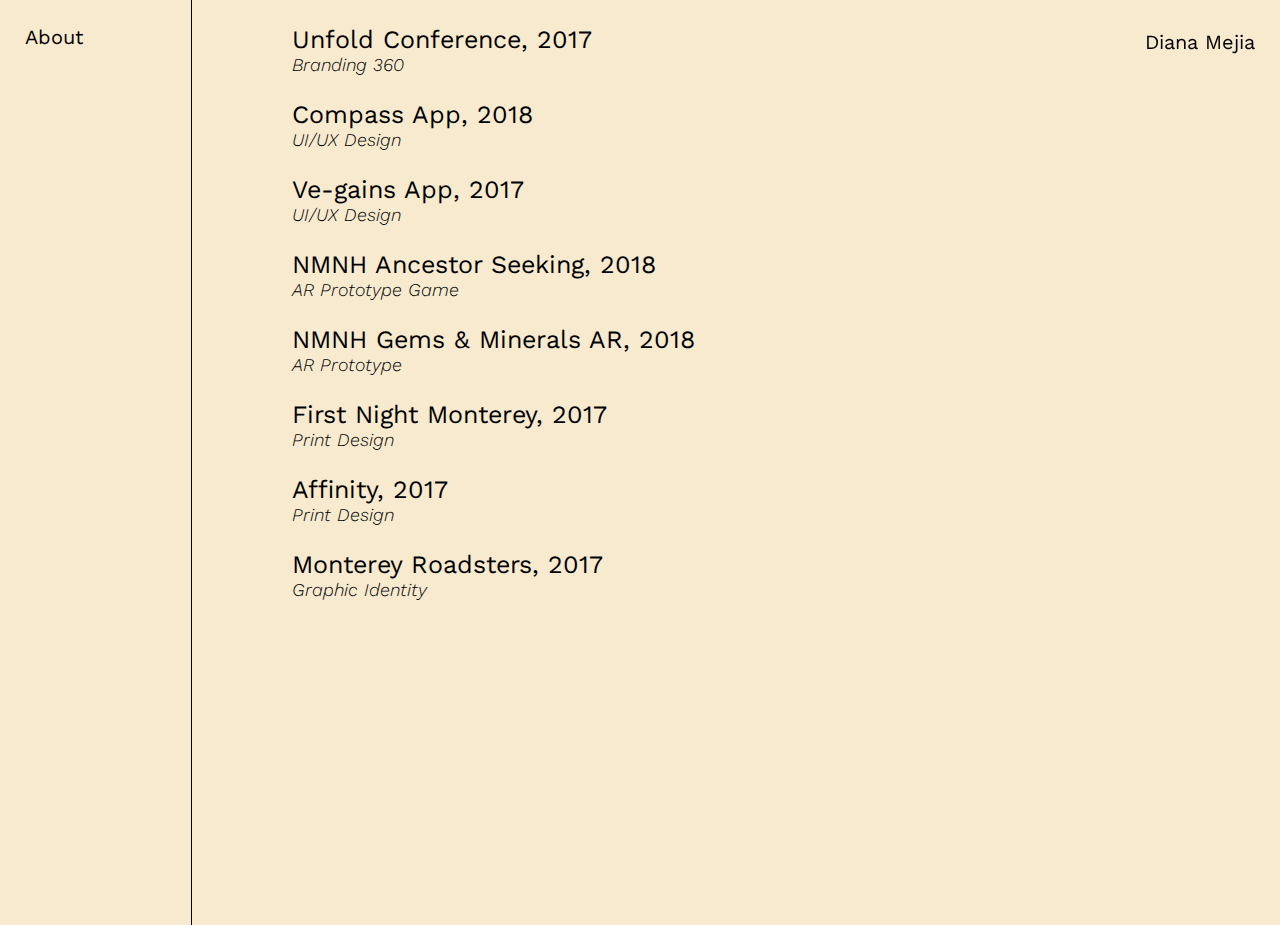
==== index.html @ cf0c616a "sideBar tweaks" ====
<html>
  <head>
    <title>Diana Mejia</title>
    <meta charset="utf-8">
    <meta name="viewport" content="width=device-width, initial-scale=1">
    <link href="assets/css/styles.css" media="all" rel="stylesheet" />
    <link rel="shortcut icon" href="assets/img/nav-icons/black_circle.png" />
    <script src="https://ajax.googleapis.com/ajax/libs/jquery/1.11.1/jquery.min.js"></script>
    <link href="https://fonts.googleapis.com/css?family=Work+Sans:300,400" rel="stylesheet">
  </head>
  
<body class="backgroundColor">
  <div class="wrapper">
      <a class="aboutButton" href="#">About</a> 
    <div class="column sideBar">
      <div class="infoBox">
        <div class="infoBox_content">
          <br>
          <br>
          Hi there! My name is Diana Mejia.  
          I am a multidisciplinary designer based in California/NY.
          I focus on branding, user interface/user experience, and graphic design. 
          I enjoy creating and tackling new ideas with a curious mindset. 
            
          <br><br>
          Most recently, I received my Master's in Communication design
          at Parson's School of Design in New York City. Prior to Parsons,
          I graduated from California State University, Monterey Bay with honors and
          received my Bachelor's of Science in Communication Design along with a 
          business minor. 
          <br><br> 

          A lot of my design sensibilities are influenced by my travel exposures throughout
          the globe and growing up in California. Wherever I am, I strive to learn and experiment new things whether it
          is in my travel adventures or in my design practices.  
          <br>
          <br>
          
          You can find me on: <br>
          dianamejiapineda@gmail.com<br>
          <a href="https://www.linkedin.com/in/diana-mejia-b4a52691">LinkedIn</a><br>
          <a href="http://www.instagram.com/_dimejia">Instagram</a>
             
        </div>

      </div>
    </div>

    <div class="column projectsList projectsListHome">
      <div class="project-headlines">
      <span class="listTitle"></span>
      <ul class="projectsTitles product-design">
        <li>
          <a class="projectLink unfoldLink colorLink" href="unfold.html">Unfold Conference, 2017 
            <div class="projectThumbnail unfoldThumbnail"><img src="assets/img/unfold/preview.png" width="850" height="800"/></div>
          </a> 
          <span class="projectCategory"><br> Branding 360</span>

        </li>

        <li><a class="projectLink compassLink colorLink" href="compass.html">Compass App, 2018
          <div class="projectThumbnail compassThumbnail"><img src="assets/img/compass/preview.png" width="800" height="750"/></div>
          </a> 
          <span class="projectCategory"><br> UI/UX Design</span>
        </li>

        <li>
          <a class="projectLink vegainsLink colorLink" href="vegains.html">Ve-gains App, 2017
              <div class="projectThumbnail vegainsThumbnail"><img src="assets/img/vegains/preview.png" width="800" height="780"/></div>
          </a> 
          <span class="projectCategory"><br> UI/UX Design</span>
        </li>

        <li><a class="projectLink ancestorLink ancestorLink" href="ancestor-seeking.html">NMNH Ancestor Seeking, 2018
          <div class="projectThumbnail ancestorThumbnail"><img src="assets/img/ancestor/preview.png" width="800" height="750"/></div>
          </a> 
          <span class="projectCategory"><br> AR Prototype Game</span>
        </li>

        <li>
          <a class="projectLink mineralsLink colorLink" href="gemsandminerals.html">NMNH Gems & Minerals AR, 2018
              <div class="projectThumbnail mineralsThumbnail"><img src="assets/img/minerals/preview.png" width="800" height="750"/></div>
          </a> 
          <span class="projectCategory"><br> AR Prototype</span>
        </li>
 
        </ul>

      <span class="listTitle"></span>
      <ul class="projectsTitles brand-design">
  
          <li>
            <a class="projectLink fnmLink colorLink" href="fnm.html">First Night Monterey, 2017
                <div class="projectThumbnail fnmThumbnail"><img src="assets/img/fnm/preview.png" width="800" height="780"/></div>
            </a>
            <span class="projectCategory"><br>Print Design</span>

          </li>

          <li>
            <a class="projectLink affinityLink colorLink" href="affinity.html">Affinity, 2017
                <div class="projectThumbnail affinityThumbnail"><img src="assets/img/affinity/preview.png" width="800" height="650"/></div>
            </a>
            <span class="projectCategory"><br> Print Design</span>

          </li>

          <li>
            <a class="projectLink roadstersLink colorLink" href="montereyroadsters.html">Monterey Roadsters, 2017
                <div class="projectThumbnail roadstersThumbnail"><img src="assets/img/roadsters/preview.png" width="800" height="800"/></div>
            </a>
            <span class="projectCategory"><br> Graphic Identity</span>

          </li>

      </ul>  
      
    </div>
    </div>

    <div class="diana"><a class="dianaLink" href="index.html">Diana Mejia</a></div>
  </div>

  <script src="assets/js/app.js"></script>

</body>
</html>
---- assets/css/styles.css ----
body{
  font-family: 'Work Sans', sans-serif;
  background-color:rgb(247, 234, 207); 
  /* background-color:#fff; */
  font-weight:400; 
  font-size: 20px;
  margin: 0;
  padding: 0;
}


::-webkit-scrollbar {
  width:0;
  background-color: #fff;
}


body.whiteBackground{
  background-color:#fff;
}

 body.backgroundColor{
   background-color:rgb(247, 234, 207); 
}

body.unfold{
  background-color: #F8E5DB; 
}

body.minerals{
  background-color: #E1EAEB;
}

body.fnm{
  background-color: #F4DDD7;
}

body.vegains{
  background-color: rgb(247, 234, 207);
}

body.affinity{
  background-color: #EEDED3;
}

body.compass{
  background-color: #D7DFE1;
}

body.ancestor{
  /* background-color: #D7EDE5; */
  background-color: #F5E2B8;
}

.wrapper{
  width:100%;
  margin:0 auto;
  max-width:1400px;
}

*{ box-sizing:border-box;}

div{
  vertical-align:top;
}
.diana{
  position:fixed;
  /* transform: rotate(-90deg); */
  right: 25px;
  margin-top: 5px;
  top: 25px;
}

.dianaLink:hover{
  text-decoration:none;
}

a{
  text-decoration:none;
  color:#000;
  font-weight:400;  
}

a:hover{
  border-bottom: 2px dotted currentColor;
}

/* projectLink hover + projectThumbnails */


.projectThumbnail { 
  position:absolute;;
  top:50px;
  margin-left:250px;
  opacity:0;
  z-index:-1;
}

.projectLink:hover>.projectThumbnail{
  opacity: 1;
  transition: all 900ms ease;
}

.unfoldLink:hover>.unfoldThumbnail { 
  display: block; 
}

.unfoldLink:hover:before { 
  content: '';
  position: fixed;
  display: block;
  top: 0; bottom: 0; left: 0; right: 0;
  z-index: -1;
  background-color: #F8E5DB;
}

.vegainsLink:hover>.vegainsThumbnail { 
  display: block; 
}

.vegainsLink:hover:before { 
  content: '';
  position: fixed;
  display: block;
  top: 0; bottom: 0; left: 0; right: 0;
  z-index: -1;
  /* background-color: #DEE1D6; */
  background-color: rgb(247, 234, 207);
}


.mineralsLink:hover>.mineralsThumbnail { 
  display: block; 
}

.mineralsLink:hover:before { 
  content: '';
  position: fixed;
  display: block;
  top: 0; bottom: 0; left: 0; right: 0;
  z-index: -1;
  background-color: #E1EAEB;
}

.ancestorLink:hover>.ancestorThumbnail { 
  display: block; 
}

.ancestorLink:hover:before { 
  content: '';
  position: fixed;
  display: block;
  top: 0; bottom: 0; left: 0; right: 0;
  z-index: -1;
  background-color: #F5E2B8;
}

.exaltLink:hover>.exaltThumbnail { 
  display: block; 
}

.compassLink:hover>.compassThumbnail { 
  display: block; 
}

.compassLink:hover:before { 
  content: '';
  position: fixed;
  display: block;
  top: 0; bottom: 0; left: 0; right: 0;
  z-index: -1;
  background-color: #D7DFE1;
}

.roadstersLink:hover>.roadstersThumbnail { 
  display: block; 
}

.roadstersLink:hover:before { 
  content: '';
  position: fixed;
  display: block;
  top: 0; bottom: 0; left: 0; right: 0;
  z-index: -1;
  background-color: rgb(247, 234, 207);
}


.affinityLink:hover>.affinityThumbnail { 
  display: block; 
}

.affinityLink:hover:before { 
  content: '';
  position: fixed;
  display: block;
  top: 0; bottom: 0; left: 0; right: 0;
  z-index: -1;
  background-color: #EEDED3;
}

.fnmLink:hover>.fnmThumbnail { 
  display: block; 
}
.fnmLink:hover:before { 
  content: '';
  position: fixed;
  display: block;
  top: 0; bottom: 0; left: 0; right: 0;
  z-index: -1;
  background-color: #F4DDD7;
}

.projectsBox{
  padding-bottom:100px;
}

.imgContainer {
  position: relative;
  z-index:-10;
}


.projectsScroll{
  height: 100%;
  width:85%;
  overflow: scroll;
  /* text-align:center;   */
}

.projectsScroll.collapsed {
  width: 60%;
}

.images-hero{
  width:70%;
  /* width:100% !important; */
  /* text-align:center; */
  /* margin-top: -100px; */
}

.images-scroll{
  width:70%;
  text-align:center;
  margin-top:25px;
}

.images{
  padding-top: 20px;
  /* top right bottom left*/
}

.descriptions{
  width:50%;
}

.initialSubtitle{
  /* margin-top: 0px; */
  font-size:20px;
  /* font-weight: bold; */
}

.projectSubtitle{
  font-size:20px;
  margin-top:100px;
  /* font-weight: bold; */
}
.projectDescriptions{
  font-size:16px;
  margin-top:20px;
  padding: 0px 200px 0px 200px;
  text-align: left;
  
}

.lastDescriptions{
  margin-bottom:50px;
}

span.projectTitle{
  z-index:500;
}

.projectImages{
  width: 60%;
  height: auto;
  position: absolute;
  top:0;
  left: 50%;
  transform: translateX(-50%);
  /* box-shadow: 5px 5px 5px -2px rgba(0,0,0,0.2); */
}

.img-wrap {
  position: relative;
  display: none;
}

.current {
  display: block;
}

/* navigation icons */

  
.closeButton{
  position:fixed;
  margin-top: 5px;
  right: 25px;
  top: 25px;
  margin: 0;
  padding: 0;
}
.navArrows{
  position:fixed;
  bottom: 90px;
  width: 85%;
  text-align:center;
  transition: all 300ms ease;
  z-index:1;

}
.nextButton{
  margin-top:500px; 
}

.backButton{
  margin-top:500px;
  /* display:none; */ 
}

.backLink, .nextLink{
  padding:0 80px 0 80px;
  /* top right bottom left*/
}

.backLink:hover, .nextLink:hover{
  border-bottom: none;
}

/* Responsive Columns sideBar + projectsList */

.column{
  display:inline-block; 
  /* top right bottom left*/
  float:left;
}


.aboutSidebar{
  border-right:solid #000 1px; 
  height:130%;
  width:15%;
  transition: all 300ms ease;
  overflow: auto;
  padding:25px 25px 0; 
}

.aboutSidebar.expanded{
  width: 40%;
  height:130%;
}




.sideBar{
  border-right:solid #000 1px; 
  height:auto;
  width:15%;
  transition: all 300ms ease;
  overflow: auto;
  padding:25px 25px 0; 
}

.sideBar-images{
  text-align:center; 
}

.sideBar.expanded {
  width: 40%;
  height:auto;

}

.projectsTitles{
  list-style:none;
  padding: 0;
  font-size:25px; 
  /* text-transform:uppercase; */
}

.projectCategory{
  font-size:18px;
  font-style:italic;
  font-weight:300;
}


ul li{  
  margin: 25px 0;
}

.projectsList {
  width:85%;
  height:auto;
  padding:0px 0px 0px 100px; 
  transition: all 300ms ease;
 
}

.projectsList.collapsed {
  width: 60%;
}


.navArrows.collapsed {
  width: 60%;
}

.projectsSlide{
  width:85%;
  padding: 25px 0px 0px 0px;
  text-align: center;
 /* top right bottom left*/
 }

.infoButton, .aboutButton {
  position: absolute;
  top: 25px;
  left: 25px;
  z-index: 5000;
}

.closeButton{
  z-index: 5000;

}

.infoButton,.aboutButton{
  text-decoration:none;
  color:black;
}

.infoBox{
 overflow-y: scroll;
 overflow-x:hidden;
 /* z-index:-1; */
 /* height:100%; */
 
}

.infoBox_content{
  font-size:18px;
  max-width:450px;
  height:100%;
  overflow-x:hidden;
  opacity: 0;
  transition: all 300ms ease;
}

.expanded .infoBox_content{
  opacity: 1;
}


@media only screen and (max-width:768px){
  .wrapper{
    max-width:500px;
  }
  
  .column {
    max-width: 500px;
  }
  
  .projectsList, .sideBar, .expanded, .collapsed { 
    width: 100% !important;
    height: auto;  
    border:none;
    display: block;
  }

  .projectsScroll{
    margin:auto;
    width:100%;
    text-align:center;  
  }

  .aboutSideBar{
    /* border-bottom: 1px solid #000; */
  }

  .projectsList{
    padding:25px;
    text-align:Center;
  }


  .projectsScroll.collapsed,.projectsList.collapsed {
    display: none;
  }

  .projectsList a{
   font-size:20px;

  }

  .projectDescriptions{
    font-size:16px;
    margin-top:20px;
    padding: 0px 20px 0px 20px;
  }

  .sidebar.expanded .projectsList{
    overflow:hidden;
  }

  .infoBox {
    height: 0;
    overflow: hidden;
  }

  .sidebar.expanded .infoBox {
    height: 100%;
  }

  .projectImages, .images-scroll, .images-hero{
    width:90%;
    height: auto;
    text-align:center;
  }

  .projectLink:hover>.projectThumbnail{
    opacity: 0;
  }

  .closeButton{
    position:fixed;
    margin-top: 5px;
    right: 30px;
    top: 25px;
    margin: 0;
    padding: 0;
  }

 

  .backlink, .nextlink{
    padding:0;
    /* top right bottom left*/
  }

  .navArrows{
    position:fixed;
  }

  .nextButton{
    position:relative;
    margin-top:450px;
    right:-100px;
  }
  
  .backButton{
    position:relative;
    margin-top:450px;
    right:100px;  
  }
}
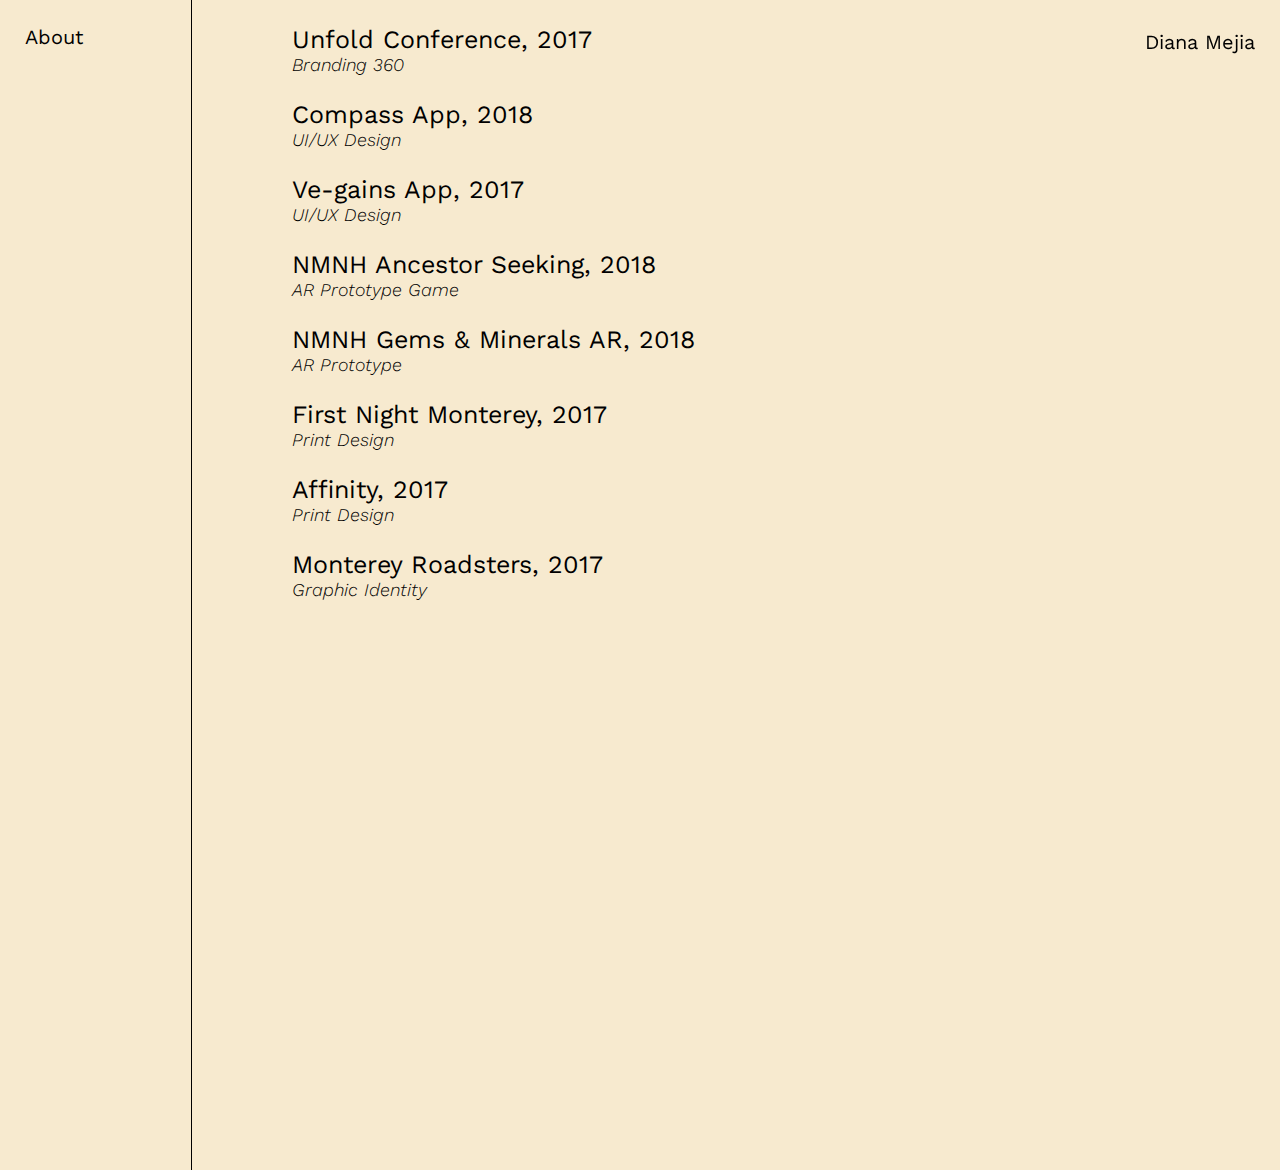
==== commit e269e4d0: "aboutSidebar mobile Test" ====
--- a/index.html
+++ b/index.html
@@ -12,7 +12,7 @@
 <body class="backgroundColor">
   <div class="wrapper">
       <a class="aboutButton" href="#">About</a> 
-    <div class="column sideBar">
+    <div class="column aboutSidebar">
       <div class="infoBox">
         <div class="infoBox_content">
           <br>
--- a/assets/css/styles.css
+++ b/assets/css/styles.css
@@ -473,7 +473,7 @@
     max-width: 500px;
   }
   
-  .projectsList, .sideBar, .expanded, .collapsed { 
+  .projectsList, .sideBar, .aboutSidebar, .expanded, .collapsed { 
     width: 100% !important;
     height: auto;  
     border:none;
@@ -486,9 +486,7 @@
     text-align:center;  
   }
 
-  .aboutSideBar{
-    /* border-bottom: 1px solid #000; */
-  }
+
 
   .projectsList{
     padding:25px;
@@ -515,12 +513,20 @@
     overflow:hidden;
   }
 
+  .aboutSidebar.expanded .projectsList{
+    overflow:hidden;
+  }
+
   .infoBox {
     height: 0;
     overflow: hidden;
   }
 
   .sidebar.expanded .infoBox {
+    height: 100%;
+  }
+
+  .aboutSidebar.expanded .infoBox {
     height: 100%;
   }
 
